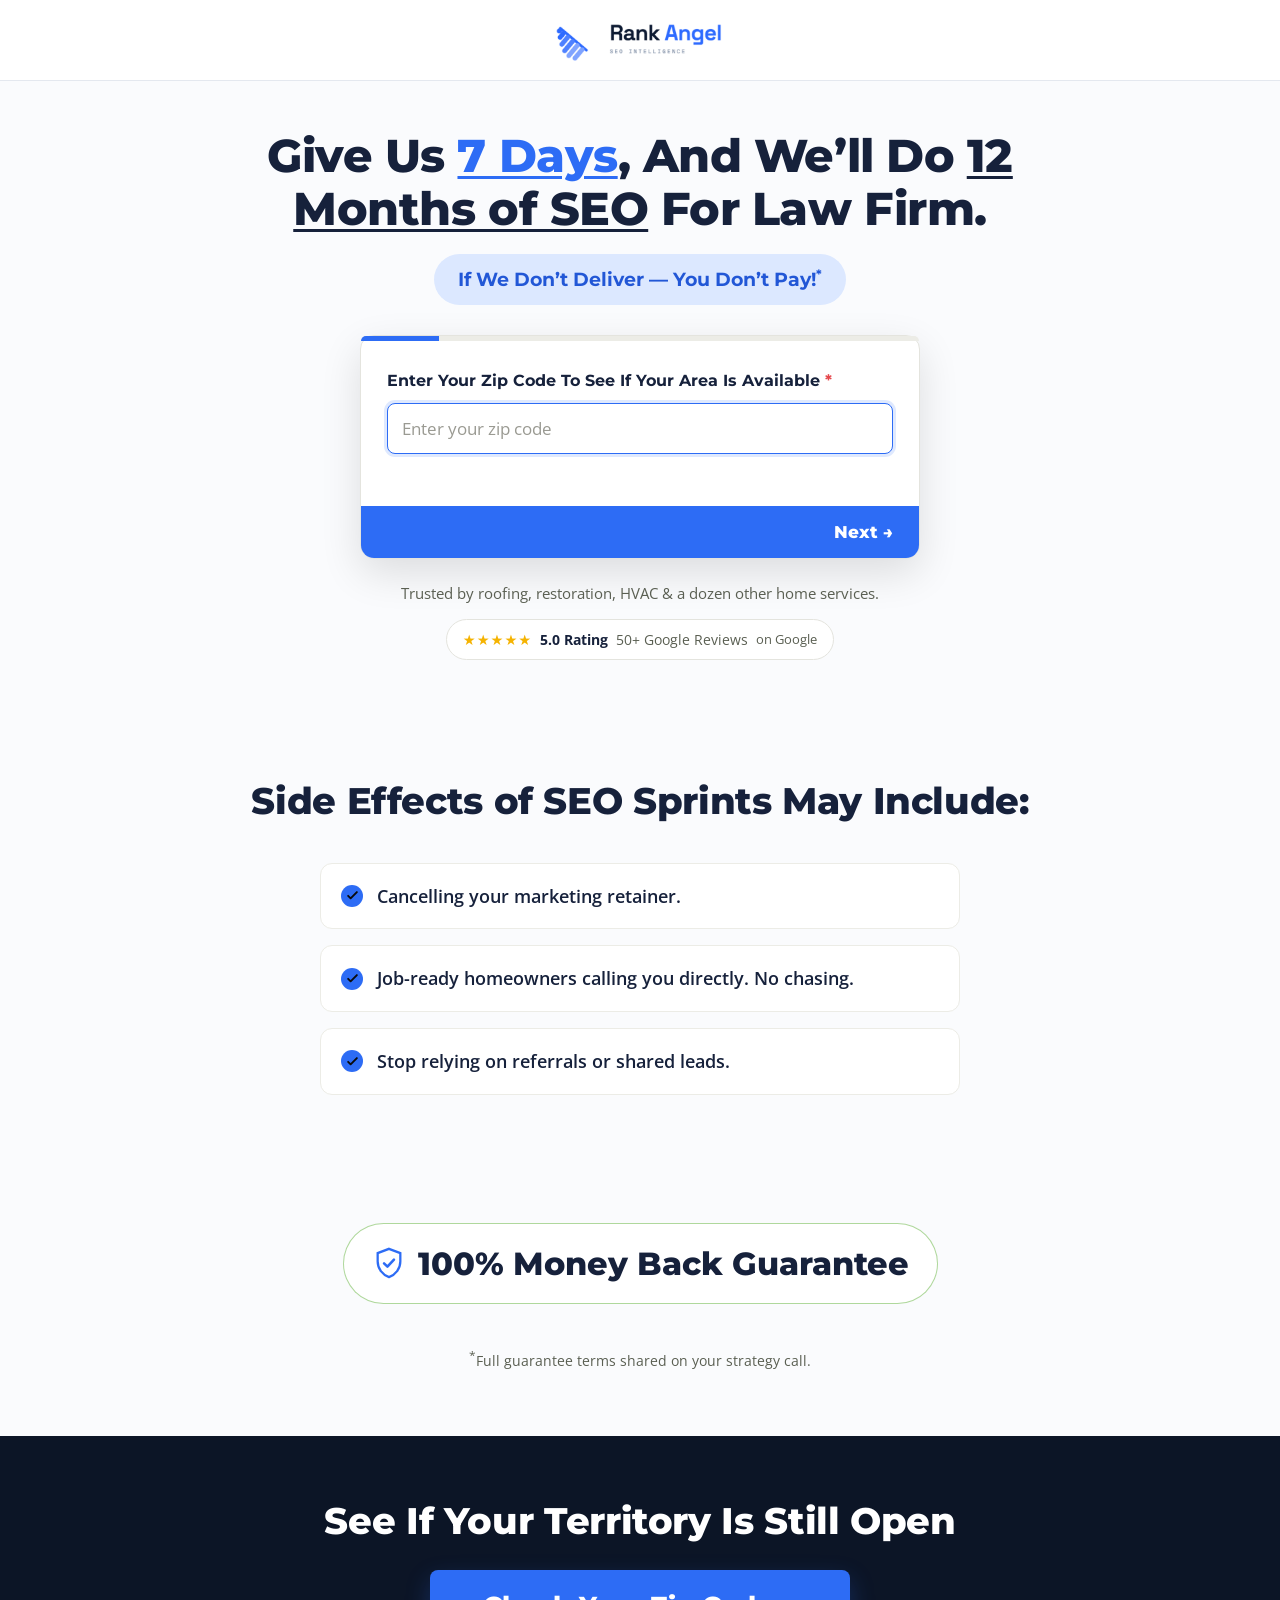
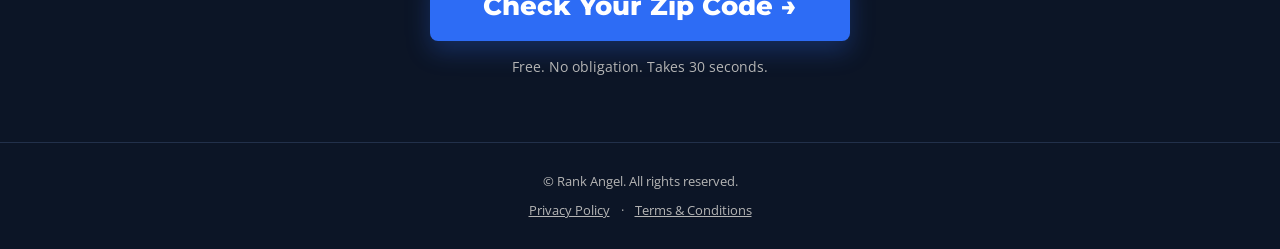
==== index.html @ f2daf76f "Rank Angel Lawyers funnel — recolored duplicate of GMM funnel - Rank Angel logo + blue/navy palette " ====
<!DOCTYPE html>
<html lang="en">
<head>
  <meta charset="UTF-8" />
  <meta name="viewport" content="width=device-width, initial-scale=1.0" />
  <link rel="icon" type="image/png" href="favicon.png" />
  <title>Give Us 7 Days, And We'll Do 12 Months of SEO | Rank Angel</title>
  <meta name="description" content="Give us 7 days and we'll do 12 months of SEO for your law firm. If we don't deliver, you don't pay. 100% money back guarantee." />

  <link rel="preconnect" href="https://fonts.googleapis.com" />
  <link rel="preconnect" href="https://fonts.gstatic.com" crossorigin />
  <link href="https://fonts.googleapis.com/css2?family=Montserrat:wght@700;800&family=Open+Sans:wght@400;700&display=swap" rel="stylesheet" />

  <link rel="stylesheet" href="styles.css" />

  <!-- ============ Google Tag Manager (placeholder — replace GTM-XXXXXXX) ============ -->
  <script>
    // (function(w,d,s,l,i){w[l]=w[l]||[];w[l].push({'gtm.start':new Date().getTime(),event:'gtm.js'});var f=d.getElementsByTagName(s)[0],j=d.createElement(s),dl=l!='dataLayer'?'&l='+l:'';j.async=true;j.src='https://www.googletagmanager.com/gtm.js?id='+i+dl;f.parentNode.insertBefore(j,f);})(window,document,'script','dataLayer','GTM-XXXXXXX');
  </script>
  <!-- ============ End Google Tag Manager ============ -->

  <!-- Meta Pixel Code -->
  <script>
  !function(f,b,e,v,n,t,s)
  {if(f.fbq)return;n=f.fbq=function(){n.callMethod?
  n.callMethod.apply(n,arguments):n.queue.push(arguments)};
  if(!f._fbq)f._fbq=n;n.push=n;n.loaded=!0;n.version='2.0';
  n.queue=[];t=b.createElement(e);t.async=!0;
  t.src=v;s=b.getElementsByTagName(e)[0];
  s.parentNode.insertBefore(t,s)}(window, document,'script',
  'https://connect.facebook.net/en_US/fbevents.js');
  fbq('init', '284895002928666');
  fbq('init', '1673592186892757');
  fbq('track', 'PageView');
  </script>
  <noscript><img height="1" width="1" style="display:none"
  src="https://www.facebook.com/tr?id=284895002928666&ev=PageView&noscript=1"/></noscript>
  <noscript><img height="1" width="1" style="display:none"
  src="https://www.facebook.com/tr?id=1673592186892757&ev=PageView&noscript=1"/></noscript>
  <!-- End Meta Pixel Code -->
</head>
<body data-variant="A">
  <!-- ================= Header ================= -->
  <header class="site-header">
    <img src="rank-angel-logo.png" alt="Rank Angel" />
  </header>

  <!-- ================= HERO — Variant A (7 Days / You Don't Pay) ================= -->
  <section class="hero">
    <div class="container">
      <h1>Give Us <u class="hl-green">7 Days</u>, And We&rsquo;ll Do <u>12 Months of SEO</u> For Law Firm.</h1>
      <p class="pill-subhead">If We Don&rsquo;t Deliver &mdash; You Don&rsquo;t Pay!<sup>*</sup></p>
      <form class="multistep" novalidate>
        <div class="ms-bar"><i></i></div>
        <div class="ms-body">
          <!-- Step 1: Zip -->
          <div class="ms-step">
            <label>Enter Your Zip Code To See If Your Area Is Available <span class="req">*</span></label>
            <input class="ms-input" name="zip" type="text" inputmode="numeric" maxlength="5" placeholder="Enter your zip code" autocomplete="postal-code" />
          </div>
          <!-- Step 2: Service -->
          <div class="ms-step" hidden>
            <label>What service are you in? <span class="req">*</span></label>
            <input class="ms-input" name="service" type="text" placeholder="e.g. Roofing, Restoration, HVAC" autocomplete="off" />
          </div>
          <!-- Step 3: Problem -->
          <div class="ms-step" hidden>
            <label>Which problem is limiting your revenue growth? <span class="req">*</span></label>
            <div class="ms-dropdown">
              <input type="hidden" name="problem" value="" />
              <button type="button" class="ms-dd-toggle">
                <span class="ms-dd-label placeholder">Select one&hellip;</span>
                <svg class="ms-dd-caret" viewBox="0 0 12 8" xmlns="http://www.w3.org/2000/svg"><path d="M1 1l5 5 5-5" fill="none" stroke="#5A5F52" stroke-width="2" stroke-linecap="round" stroke-linejoin="round"/></svg>
              </button>
              <ul class="ms-dd-list" hidden>
                <li data-value="SEO is weak">SEO is weak</li>
                <li data-value="Ads aren't working or too expensive">Ads aren't working or too expensive</li>
                <li data-value="I have never marketed before">I have never marketed before</li>
                <li data-value="Insurance is unreliable">Insurance is unreliable</li>
                <li data-value="Other">Other</li>
              </ul>
            </div>
          </div>
          <!-- Step 3: Jobs / month -->
          <div class="ms-step" hidden>
            <label>How many jobs are you doing on average each month? <span class="req">*</span></label>
            <input class="ms-input" name="jobs_per_month" type="number" min="0" placeholder="e.g. 10" />
          </div>
          <!-- Step 3b: Investment -->
          <div class="ms-step" hidden>
            <label>How much do you have to invest in your business today? <span class="req">*</span></label>
            <div class="ms-dropdown">
              <input type="hidden" name="invest" value="" />
              <button type="button" class="ms-dd-toggle">
                <span class="ms-dd-label placeholder">Select one&hellip;</span>
                <svg class="ms-dd-caret" viewBox="0 0 12 8" xmlns="http://www.w3.org/2000/svg"><path d="M1 1l5 5 5-5" fill="none" stroke="#5A5F52" stroke-width="2" stroke-linecap="round" stroke-linejoin="round"/></svg>
              </button>
              <ul class="ms-dd-list" hidden>
                <li data-value="$0-$1000/mo">$0-$1000/mo</li>
                <li data-value="$1000-$2000/mo">$1000-$2000/mo</li>
                <li data-value="$2000/mo-$5000/mo">$2000/mo-$5000/mo</li>
                <li data-value="$5000-$10,000/mo">$5000-$10,000/mo</li>
              </ul>
            </div>
          </div>
          <!-- Step 4: Revenue -->
          <div class="ms-step" hidden>
            <label>What is the yearly revenue of your business? <span class="req">*</span></label>
            <div class="ms-dropdown">
              <input type="hidden" name="revenue" value="" />
              <button type="button" class="ms-dd-toggle">
                <span class="ms-dd-label placeholder">Select one&hellip;</span>
                <svg class="ms-dd-caret" viewBox="0 0 12 8" xmlns="http://www.w3.org/2000/svg"><path d="M1 1l5 5 5-5" fill="none" stroke="#5A5F52" stroke-width="2" stroke-linecap="round" stroke-linejoin="round"/></svg>
              </button>
              <ul class="ms-dd-list" hidden>
                <li data-value="$0-500K">$0-500K</li>
                <li data-value="$500K-$1M">$500K-$1M</li>
                <li data-value="$1M-$3M">$1M-$3M</li>
                <li data-value="$3M+">$3M+</li>
              </ul>
            </div>
          </div>
          <!-- Step 5: Contact -->
          <div class="ms-step" hidden>
            <label class="ms-label-top">Full Name <span class="req">*</span></label>
            <input class="ms-input" name="name" type="text" placeholder="Full Name" autocomplete="name" />
            <label class="ms-label-top">Name Of Your Company <span class="req">*</span></label>
            <input class="ms-input" name="company" type="text" placeholder="e.g. Steve&rsquo;s Roofing" autocomplete="organization" />
            <label class="ms-label-top">Phone <span class="req">*</span></label>
            <input class="ms-input" name="phone" type="tel" placeholder="Phone" autocomplete="tel" />
            <label class="ms-label-top">Email <span class="req">*</span></label>
            <input class="ms-input" name="email" type="email" placeholder="Email" autocomplete="email" />
            <label class="ms-check"><input name="terms" type="checkbox" /> <span>I agree to terms &amp; conditions provided by the company. By providing my phone number, I agree to receive text messages from the business.</span></label>
          </div>
          <div class="ms-error" aria-live="polite"></div>
        </div>
        <div class="ms-nav">
          <button type="button" class="ms-prev" hidden>&larr; Prev</button>
          <button type="button" class="ms-next">Next &rarr;</button>
          <button type="submit" class="ms-submit" hidden>Submit</button>
        </div>
      </form>
      <p class="trust-line">Trusted by roofing, restoration, HVAC &amp; a dozen other home services.</p>
      <span class="google-badge">
        <span class="stars">&#9733;&#9733;&#9733;&#9733;&#9733;</span>
        <span class="rating">5.0 Rating</span>
        <span class="reviews">50+ Google Reviews</span>
        <span class="g-label">on Google</span>
      </span>
    </div>
  </section>

  <!-- ================= BELOW THE FOLD ================= -->

  <!-- ----- Side Effects ----- -->
  <section class="section section-light">
    <div class="container">
      <h2 class="section-title">Side Effects of SEO Sprints May Include:</h2>
      <ul class="effects-list">
        <li>Cancelling your marketing retainer.</li>
        <li>Job-ready homeowners calling you directly. No chasing.</li>
        <li>Stop relying on referrals or shared leads.</li>
      </ul>
    </div>
  </section>

  <!-- ----- 100% Money Back Guarantee ----- -->
  <section class="section section-light">
    <div class="container">
      <div class="guarantee">
        <div class="guarantee-badge">
          <svg viewBox="0 0 24 24" xmlns="http://www.w3.org/2000/svg" aria-hidden="true"><path d="M12 2l8 3v6c0 5-3.4 9.4-8 11-4.6-1.6-8-6-8-11V5l8-3z" fill="none" stroke="#2D6CF5" stroke-width="1.6"/><path d="M8.5 12.2l2.4 2.4 4.6-5" fill="none" stroke="#2D6CF5" stroke-width="1.8" stroke-linecap="round" stroke-linejoin="round"/></svg>
          <span>100% Money Back Guarantee</span>
        </div>
        <p class="cta-micro"><sup>*</sup>Full guarantee terms shared on your strategy call.</p>
      </div>
    </div>
  </section>

  <!-- ----- Bottom CTA ----- -->
  <section class="section section-dark cta-block">
    <div class="container">
      <h2>See If Your Territory Is Still Open</h2>
      <button class="btn btn-lg btn-cta" data-scroll-to-form>Check Your Zip Code &rarr;</button>
      <p class="cta-micro">Free. No obligation. Takes 30 seconds.</p>
    </div>
  </section>

  <!-- ================= Footer ================= -->
  <footer class="site-footer">
    &copy; Rank Angel. All rights reserved.
    <div class="footer-links">
      <a href="https://growthmarketingco.com/privacy-policy-gmm" target="_blank" rel="noopener">Privacy Policy</a>
      <span class="sep" aria-hidden="true">&middot;</span>
      <a href="https://growthmarketingco.com/terms-and-conditions" target="_blank" rel="noopener">Terms &amp; Conditions</a>
    </div>
  </footer>

  <script src="script.js"></script>
</body>
</html>
---- styles.css ----
/* ==========================================================================
   GMM Lead-Gen Funnel — Shared Design System
   Brand matches growthmarketingco.com
   ========================================================================== */

:root {
  /* Colors — Rank Angel brand */
  --bg-dark: #0C1526;
  --bg-dark-alt: #101D33;
  --bg-light: #FAFBFD;
  --text-on-dark: #FFFFFF;
  --text-on-light: #16213B;
  --accent: #2D6CF5;
  --accent-hover: #2257D6;
  --border: #22304A;
  --red: #E5484D;
  --yellow: #FFD43B;

  /* CTA / accent (Rank Angel blue) */
  --cta: #2D6CF5;
  --cta-hover: #2257D6;
  --pill-bg: #DCE8FF;
  --pill-text: #2257D6;
  --muted-on-dark: #B5B5B5;
  --muted-on-light: #5A5F52;

  /* Type */
  --font-head: 'Montserrat', system-ui, sans-serif;
  --font-body: 'Open Sans', system-ui, sans-serif;

  /* Layout */
  --maxw: 1080px;
  --radius: 8px;
}

* { box-sizing: border-box; margin: 0; padding: 0; }

html { scroll-behavior: smooth; }

body {
  font-family: var(--font-body);
  color: var(--text-on-light);
  background: var(--bg-light);
  line-height: 1.6;
  -webkit-font-smoothing: antialiased;
}

h1, h2, h3, h4 {
  font-family: var(--font-head);
  font-weight: 800;
  line-height: 1.15;
  letter-spacing: -0.01em;
}

img { max-width: 100%; display: block; }

.container { width: 100%; max-width: var(--maxw); margin: 0 auto; padding: 0 20px; }

/* ---------- Header ---------- */
.site-header {
  background: #FFFFFF;
  padding: 16px 0;
  text-align: center;
  border-bottom: 1px solid #E4E8EF;
}
.site-header img { height: 48px; max-height: 48px; width: auto; margin: 0 auto; }

/* ---------- Buttons ---------- */
.btn {
  display: inline-flex;
  align-items: center;
  justify-content: center;
  gap: 8px;
  background: var(--accent);
  color: #0A0A0A;
  font-family: var(--font-head);
  font-weight: 800;
  font-size: 1.05rem;
  text-decoration: none;
  border: none;
  border-radius: var(--radius);
  padding: 16px 32px;
  cursor: pointer;
  transition: background 0.18s ease, transform 0.18s ease;
  text-align: center;
}
.btn:hover { background: var(--accent-hover); transform: translateY(-1px); }
.btn-lg { font-size: 1.2rem; padding: 18px 40px; width: 100%; max-width: 420px; }

/* Red CTA (reference style) */
.btn-cta {
  background: var(--cta);
  color: #fff;
  font-size: clamp(1.2rem, 3vw, 1.6rem);
  padding: 20px 48px;
  border-radius: 8px;
  box-shadow: 0 10px 24px rgba(45,108,245,0.28);
}
.btn-cta:hover { background: var(--cta-hover); }

/* ---------- Multi-step lead form ---------- */
.multistep {
  max-width: 560px;
  margin: 0 auto;
  background: #fff;
  border: 1px solid #E4E4DE;
  border-radius: 14px;
  box-shadow: 0 14px 40px rgba(0,0,0,0.12);
  text-align: left;
}
.ms-bar { height: 5px; background: #ECECE6; overflow: hidden; border-radius: 13px 13px 0 0; }
.ms-bar > i { display: block; height: 100%; width: 20%; background: var(--cta); transition: width 0.3s ease; }
.ms-body { padding: 26px 26px 22px; }
.ms-step label {
  display: block;
  font-family: var(--font-head);
  font-weight: 700;
  font-size: 1.02rem;
  color: var(--text-on-light);
  margin-bottom: 10px;
}
.ms-step .ms-label-top { margin-top: 16px; }
.ms-step .ms-label-top:first-child { margin-top: 0; }
.req { color: var(--red); }
.ms-input {
  width: 100%;
  background: #fff;
  border: 1px solid #D6D6CF;
  border-radius: 8px;
  font-size: 1.05rem;
  font-family: var(--font-body);
  padding: 13px 14px;
  color: var(--text-on-light);
}
.ms-input::placeholder { color: #9A9A92; }
.ms-input:focus { outline: none; border-color: var(--cta); box-shadow: 0 0 0 3px rgba(45,108,245,0.15); }
select.ms-input { appearance: auto; cursor: pointer; }

/* custom dropdown (stays inside the card, wraps long options) */
.ms-dropdown { position: relative; }
.ms-dd-toggle {
  width: 100%;
  display: flex;
  align-items: center;
  justify-content: space-between;
  gap: 10px;
  background: #fff;
  border: 1px solid #D6D6CF;
  border-radius: 8px;
  font-size: 1.05rem;
  font-family: var(--font-body);
  padding: 13px 14px;
  color: var(--text-on-light);
  cursor: pointer;
  text-align: left;
  line-height: 1.3;
}
.ms-dd-toggle .ms-dd-label.placeholder { color: #9A9A92; }
.ms-dd-caret { width: 13px; height: 13px; flex: 0 0 auto; transition: transform 0.2s ease; }
.ms-dropdown.open .ms-dd-caret { transform: rotate(180deg); }
.ms-dropdown.open .ms-dd-toggle { border-color: var(--cta); box-shadow: 0 0 0 3px rgba(45,108,245,0.15); }
.ms-dd-list {
  position: absolute;
  left: 0; right: 0;
  top: calc(100% + 6px);
  z-index: 40;
  margin: 0;
  padding: 6px;
  list-style: none;
  background: #fff;
  border: 1px solid #E4E4DE;
  border-radius: 10px;
  box-shadow: 0 14px 36px rgba(0,0,0,0.14);
  max-height: 260px;
  overflow-y: auto;
}
.ms-dd-list li {
  padding: 11px 12px;
  border-radius: 7px;
  cursor: pointer;
  font-size: 1rem;
  line-height: 1.3;
}
.ms-dd-list li:hover { background: #E8F0FF; }
.ms-check {
  display: flex;
  gap: 10px;
  align-items: flex-start;
  margin-top: 18px;
  font-family: var(--font-body);
  font-weight: 400;
  font-size: 0.88rem;
  color: var(--muted-on-light);
}
.ms-check input { margin-top: 3px; flex: 0 0 auto; }
.ms-check a { color: var(--cta); }
.ms-error { color: var(--red); font-size: 0.85rem; min-height: 18px; margin-top: 12px; }
.ms-nav {
  display: flex;
  align-items: stretch;
  background: var(--cta);
  overflow: hidden;
  border-radius: 0 0 13px 13px;
}
.ms-nav button {
  background: transparent;
  border: none;
  color: #fff;
  font-family: var(--font-head);
  font-weight: 800;
  font-size: 1.05rem;
  padding: 16px 26px;
  cursor: pointer;
  transition: background 0.18s ease;
}
.ms-prev { margin-right: auto; }
.ms-next, .ms-submit { margin-left: auto; background: rgba(0,0,0,0.14); }
.ms-nav button:hover { background: rgba(0,0,0,0.2); }

/* ---------- Sections ---------- */
.section { padding: 64px 0; }
.section-dark { background: var(--bg-dark); color: var(--text-on-dark); }
.section-darker { background: var(--bg-dark-alt); color: var(--text-on-dark); }
.section-light { background: var(--bg-light); color: var(--text-on-light); }

/* ---------- Hero (light, VSL/closers.io style) ---------- */
.hero {
  background: var(--bg-light);
  color: var(--text-on-light);
  padding: 48px 0 56px;
  text-align: center;
}
.hero h1 {
  font-size: clamp(1.9rem, 4.6vw, 2.9rem);
  max-width: 900px;
  margin: 0 auto 18px;
  color: var(--text-on-light);
}
/* underlined keywords, like the reference */
.hero h1 u {
  text-decoration: underline;
  text-decoration-thickness: 3px;
  text-underline-offset: 4px;
}

/* salmon-pink pill subline */
.pill-subhead {
  display: inline-block;
  background: var(--pill-bg);
  color: var(--pill-text);
  font-family: var(--font-head);
  font-weight: 700;
  font-size: clamp(0.95rem, 2.2vw, 1.2rem);
  border-radius: 100px;
  padding: 10px 24px;
  margin: 0 auto 30px;
}
.pill-subhead sup { font-size: 0.7em; }

/* centered video slot */
.video-slot {
  max-width: 860px;
  margin: 0 auto 32px;
}
.video-frame {
  position: relative;
  width: 100%;
  aspect-ratio: 16 / 9;
  border-radius: 14px;
  overflow: hidden;
  background: #0A0A0A;
  box-shadow: 0 18px 50px rgba(0,0,0,0.18);
  border: 1px solid #E4E4DE;
}
.video-frame iframe,
.video-frame video { position: absolute; inset: 0; width: 100%; height: 100%; border: 0; }
.video-placeholder {
  position: absolute; inset: 0;
  display: flex; flex-direction: column;
  align-items: center; justify-content: center;
  gap: 14px;
  background:
    radial-gradient(120% 120% at 50% 0%, #1a1f17 0%, #0A0A0A 70%);
  color: #cfcfcf;
}
.video-placeholder .vp-play {
  width: 74px; height: 74px;
  display: flex; align-items: center; justify-content: center;
}
.video-placeholder .vp-play svg { width: 74px; height: 74px; }
.video-placeholder p { font-family: var(--font-head); font-weight: 700; font-size: 0.95rem; letter-spacing: 0.04em; text-transform: uppercase; }

.hl-yellow { color: var(--yellow); }
.hl-green { color: var(--cta); }

/* Trust line + Google badge */
.trust-line {
  font-size: 0.95rem;
  color: var(--muted-on-light);
  margin: 22px auto 14px;
  max-width: 560px;
}
.google-badge {
  display: inline-flex;
  align-items: center;
  gap: 8px;
  background: #fff;
  border: 1px solid #E4E4DE;
  border-radius: 100px;
  padding: 8px 16px;
  font-size: 0.9rem;
  color: var(--text-on-light);
}
.google-badge .stars { color: #F5B301; letter-spacing: 1px; }
.google-badge .rating { font-weight: 700; }
.google-badge .reviews { color: var(--muted-on-light); }
.google-badge .g-label { color: var(--muted-on-light); font-size: 0.82rem; }

/* ---------- Qualifier bar ---------- */
.qualifier {
  background: var(--bg-dark-alt);
  color: var(--text-on-dark);
  border-left: 4px solid var(--accent);
  text-align: center;
  padding: 18px 24px;
  font-size: 1rem;
  font-weight: 600;
}
.qualifier .container { max-width: 820px; }

/* ---------- Reasons grid ---------- */
.section-title {
  text-align: center;
  font-size: clamp(1.6rem, 4vw, 2.3rem);
  margin-bottom: 40px;
}
.reasons-grid {
  display: grid;
  grid-template-columns: repeat(2, 1fr);
  gap: 22px;
  max-width: 920px;
  margin: 0 auto;
}
.reason-card {
  background: #fff;
  border: 1px solid #ECECE6;
  border-radius: 12px;
  padding: 28px;
}
.reason-card .num {
  font-family: var(--font-head);
  font-weight: 800;
  font-size: 1.1rem;
  color: var(--accent);
  margin-bottom: 6px;
}
.reason-card h3 { font-size: 1.2rem; margin-bottom: 10px; }
.reason-card p { color: var(--muted-on-light); font-size: 0.98rem; }

/* ---------- Side effects list ---------- */
.effects-list {
  list-style: none;
  max-width: 640px;
  margin: 0 auto;
  display: grid;
  gap: 16px;
}
.effects-list li {
  position: relative;
  padding: 18px 22px 18px 56px;
  background: #fff;
  border: 1px solid #ECECE6;
  border-radius: 12px;
  font-size: 1.12rem;
  font-weight: 600;
  color: var(--text-on-light);
}
.effects-list li::before {
  content: "";
  position: absolute;
  left: 20px; top: 50%;
  width: 22px; height: 22px;
  transform: translateY(-50%);
  background: var(--accent);
  border-radius: 50%;
  background-image: url("data:image/svg+xml,%3Csvg xmlns='http://www.w3.org/2000/svg' viewBox='0 0 24 24'%3E%3Cpath fill='none' stroke='%230A0A0A' stroke-width='3' stroke-linecap='round' stroke-linejoin='round' d='M5 12.5l4 4 10-10'/%3E%3C/svg%3E");
  background-size: 15px;
  background-repeat: no-repeat;
  background-position: center;
}

/* ---------- Guarantee ---------- */
.guarantee { text-align: center; }
.guarantee-badge {
  display: inline-flex;
  align-items: center;
  gap: 12px;
  font-family: var(--font-head);
  font-weight: 800;
  font-size: clamp(1.4rem, 4vw, 2rem);
  color: var(--text-on-light);
  background: #fff;
  border: 1px solid rgba(97,177,59,0.5);
  border-radius: 100px;
  padding: 14px 28px;
  margin-bottom: 28px;
}
.guarantee-badge svg { width: 34px; height: 34px; flex: 0 0 auto; }

/* ---------- Video cards ---------- */
.video-grid {
  display: grid;
  grid-template-columns: repeat(3, 1fr);
  gap: 22px;
  max-width: 980px;
  margin: 0 auto;
}
.video-card {
  background: #fff;
  border: 1px solid #ECECE6;
  border-radius: 12px;
  overflow: hidden;
  text-decoration: none;
  color: var(--text-on-light);
  transition: transform 0.18s ease, border-color 0.18s ease, box-shadow 0.18s ease;
}
.video-card:hover { transform: translateY(-3px); border-color: var(--cta); box-shadow: 0 10px 28px rgba(0,0,0,0.10); }
.video-thumb { position: relative; aspect-ratio: 16/9; background: #000; }
.video-thumb img { width: 100%; height: 100%; object-fit: cover; opacity: 0.92; }
.video-thumb .play {
  position: absolute; inset: 0; margin: auto;
  width: 58px; height: 58px;
  display: flex; align-items: center; justify-content: center;
}
.video-thumb .play svg { width: 58px; height: 58px; filter: drop-shadow(0 2px 8px rgba(0,0,0,0.5)); }
.video-card .vtitle { padding: 14px 16px; font-weight: 600; font-size: 0.98rem; }

/* ---------- Testimonials ---------- */
.quotes-grid {
  display: grid;
  grid-template-columns: repeat(3, 1fr);
  gap: 22px;
  max-width: 980px;
  margin: 0 auto;
}
.quote-card {
  background: #fff;
  border: 1px solid #ECECE6;
  border-radius: 12px;
  padding: 28px;
}
.quote-card .stars { color: var(--yellow); margin-bottom: 12px; letter-spacing: 1px; }
.quote-card blockquote { font-size: 1.05rem; font-style: italic; margin-bottom: 14px; }
.quote-card cite { font-style: normal; font-weight: 700; color: var(--muted-on-light); font-size: 0.92rem; }

/* ---------- Bottom CTA ---------- */
.cta-block { text-align: center; }
.cta-block h2 { font-size: clamp(1.6rem, 4vw, 2.3rem); margin-bottom: 28px; }
.cta-micro { color: var(--muted-on-light); font-size: 0.9rem; margin-top: 14px; }
.section-dark .cta-micro { color: var(--muted-on-dark); }

/* ---------- Modal ---------- */
.modal-overlay {
  position: fixed; inset: 0;
  background: rgba(0,0,0,0.72);
  display: none;
  align-items: center; justify-content: center;
  z-index: 1000;
  padding: 20px;
}
.modal-overlay.open { display: flex; }
.modal-card {
  background: #111;
  color: #fff;
  border: 1px solid var(--cta);
  border-radius: 14px;
  width: 100%; max-width: 420px;
  padding: 36px 30px 32px;
  position: relative;
  text-align: center;
}
.modal-card h3 { font-size: 1.4rem; margin-bottom: 8px; }
.modal-card p { color: var(--muted-on-dark); font-size: 0.95rem; margin-bottom: 22px; }
.modal-close {
  position: absolute; top: 14px; right: 16px;
  background: none; border: none; color: #888;
  font-size: 1.6rem; cursor: pointer; line-height: 1;
}
.modal-close:hover { color: #fff; }
.modal-card input {
  width: 100%;
  background: #0A0A0A;
  border: 1px solid var(--border);
  border-radius: var(--radius);
  color: #fff;
  font-size: 1.1rem;
  padding: 14px 16px;
  margin-bottom: 8px;
  text-align: center;
  letter-spacing: 2px;
}
.modal-card input:focus { outline: none; border-color: var(--cta); }
.modal-error { color: var(--red); font-size: 0.85rem; min-height: 18px; margin-bottom: 14px; text-align: left; }
.modal-card .btn { width: 100%; }
.modal-card .btn-cta {
  font-size: 1.2rem;
  padding: 16px 20px;
  white-space: nowrap;
}

/* ---------- Calendar / confirmation pages ---------- */
.page-intro { text-align: center; padding: 56px 0 24px; }
.page-intro h1 { font-size: clamp(1.7rem, 4vw, 2.6rem); margin-bottom: 14px; }
.page-intro p { color: var(--muted-on-dark); font-size: 1.1rem; max-width: 600px; margin: 0 auto; }

/* Territory "available" headline + live blinking dot */
.territory-headline {
  color: #fff;
  font-size: clamp(1.7rem, 4.4vw, 2.8rem);
  line-height: 1.2;
  margin-bottom: 12px;
}
.blink-dot {
  display: inline-block;
  width: 21px; height: 21px;
  vertical-align: middle;
  margin-left: 16px;
  border-radius: 50%;
  background: #2ECC40;
  box-shadow: 0 0 8px 1px rgba(46,204,64,0.9);
  animation: territory-pulse 1.3s ease-out infinite;
}
@keyframes territory-pulse {
  0%   { box-shadow: 0 0 8px 1px rgba(46,204,64,0.9), 0 0 0 0 rgba(46,204,64,0.7); opacity: 1; }
  70%  { box-shadow: 0 0 8px 1px rgba(46,204,64,0.9), 0 0 0 14px rgba(46,204,64,0); opacity: 0.65; }
  100% { box-shadow: 0 0 8px 1px rgba(46,204,64,0.9), 0 0 0 0 rgba(46,204,64,0); opacity: 1; }
}
@media (prefers-reduced-motion: reduce) { .blink-dot { animation: none; } }
.page-subhead {
  font-family: var(--font-head);
  font-weight: 800;
  color: var(--text-on-dark);
  font-size: clamp(1.2rem, 2.6vw, 1.55rem);
  margin-bottom: 8px;
}
.calendar-wrap { max-width: 900px; margin: 0 auto 64px; padding: 0 16px; }
.calendar-wrap iframe { width: 100%; min-height: 700px; border: none; border-radius: 12px; background: #fff; }

.confirm-body { max-width: 620px; margin: 0 auto; text-align: center; color: var(--muted-on-dark); font-size: 1.1rem; }
.confirm-body p { margin-bottom: 16px; }
.cal-buttons { display: flex; gap: 14px; justify-content: center; flex-wrap: wrap; margin: 28px 0 8px; }
.cal-buttons .btn { background: transparent; color: var(--accent); border: 1px solid var(--accent); }
.cal-buttons .btn:hover { background: var(--accent); color: #0A0A0A; }

/* ---------- Footer (no links, just legal) ---------- */
.site-footer {
  background: var(--bg-dark);
  color: var(--muted-on-dark);
  text-align: center;
  padding: 28px 20px;
  font-size: 0.82rem;
  border-top: 1px solid var(--border);
}
.footer-links {
  margin-top: 8px;
}
.footer-links a {
  color: var(--muted-on-dark);
  text-decoration: underline;
}
.footer-links a:hover {
  color: #fff;
}
.footer-links .sep {
  margin: 0 8px;
}

/* ---------- Responsive ---------- */
@media (max-width: 820px) {
  .reasons-grid { grid-template-columns: 1fr; }
  .video-grid { grid-template-columns: 1fr; }
  .quotes-grid { grid-template-columns: 1fr; }
  .section { padding: 48px 0; }
}
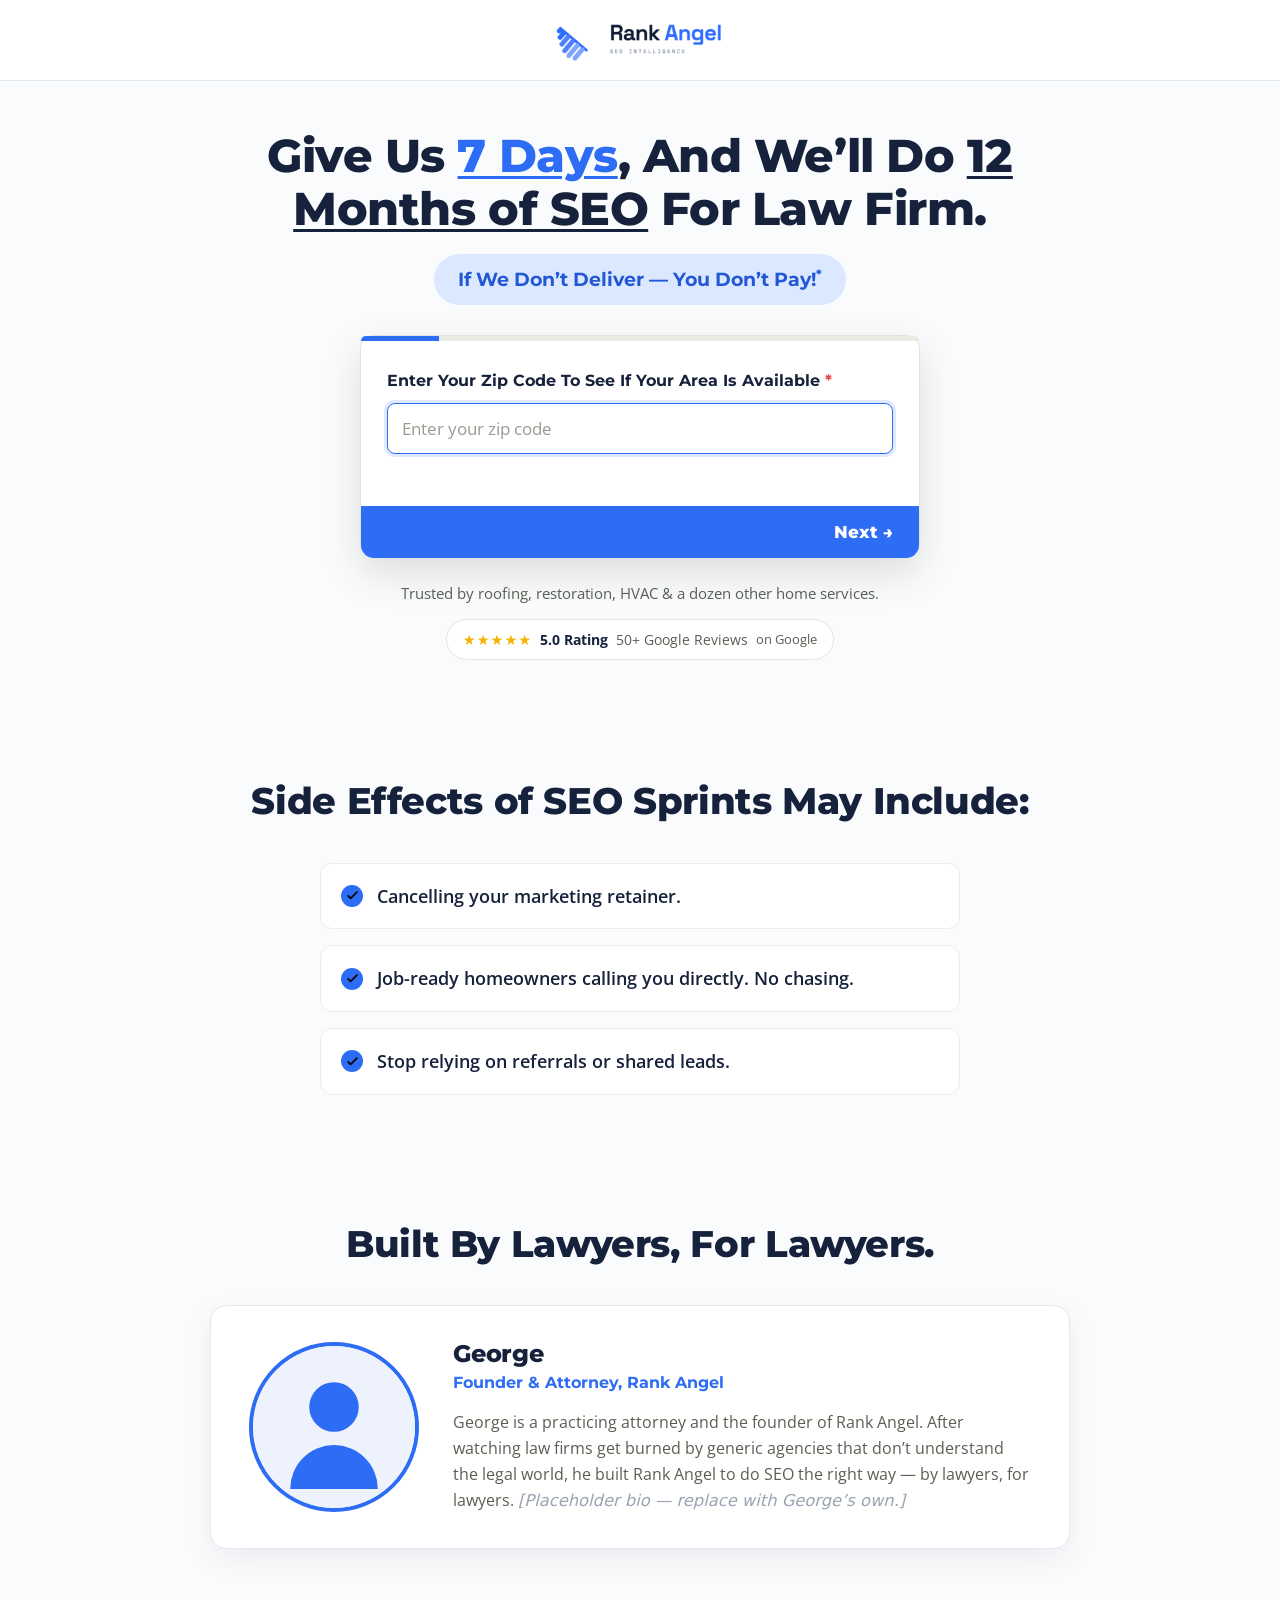
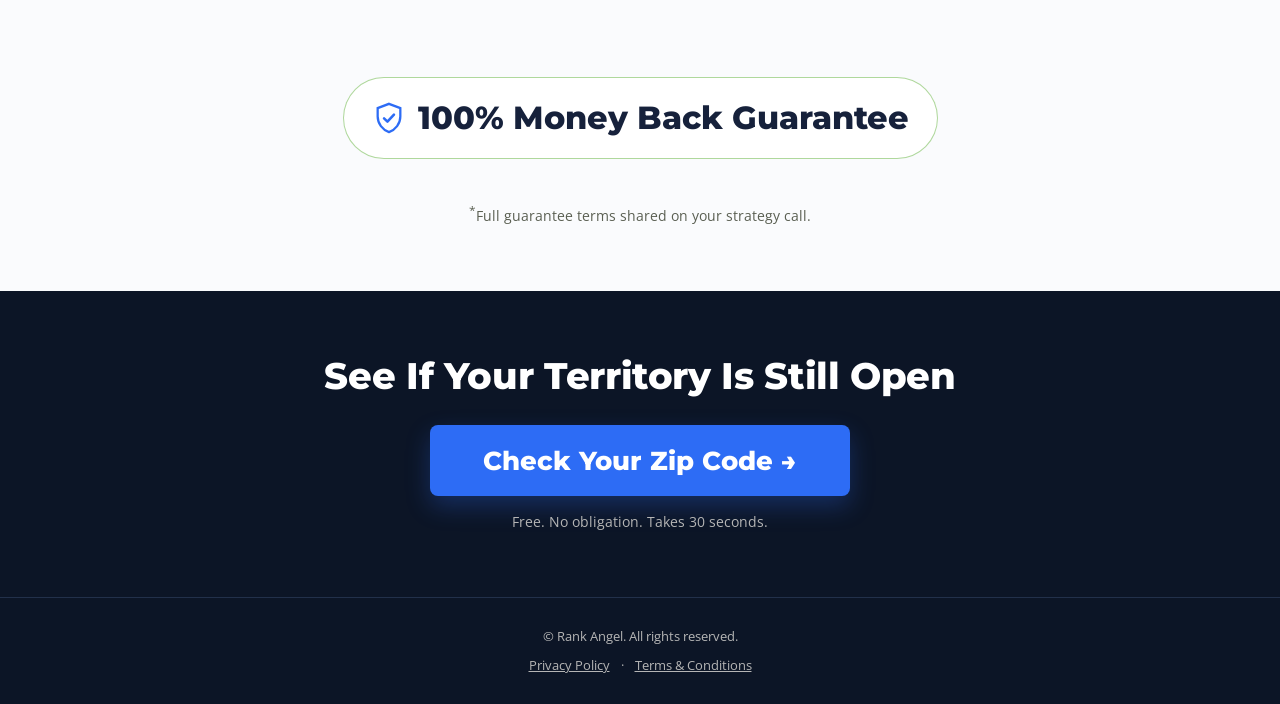
==== commit cc99feef: "Add 'Built By Lawyers, For Lawyers' founder/trust section (George) Founder card with placeholder ava" ====
--- a/index.html
+++ b/index.html
@@ -164,6 +164,24 @@
     </div>
   </section>
 
+  <!-- ----- Built By Lawyers (founder / trust) ----- -->
+  <section class="section section-light">
+    <div class="container">
+      <h2 class="section-title">Built By Lawyers, For Lawyers.</h2>
+      <div class="founder-card">
+        <div class="founder-photo">
+          <!-- TODO: replace placeholder with George's headshot (george.jpg) -->
+          <img src="data:image/svg+xml;utf8,<svg xmlns='http://www.w3.org/2000/svg' width='340' height='340'><rect width='340' height='340' fill='%23EDF2FC'/><circle cx='170' cy='128' r='52' fill='%232D6CF5'/><path d='M78 300 a92 92 0 0 1 184 0 z' fill='%232D6CF5'/></svg>" alt="George &mdash; Founder &amp; Attorney" />
+        </div>
+        <div class="founder-bio">
+          <h3 class="founder-name">George</h3>
+          <p class="founder-title">Founder &amp; Attorney, Rank Angel</p>
+          <p class="founder-text">George is a practicing attorney and the founder of Rank Angel. After watching law firms get burned by generic agencies that don&rsquo;t understand the legal world, he built Rank Angel to do SEO the right way &mdash; by lawyers, for lawyers. <em>[Placeholder bio &mdash; replace with George&rsquo;s own.]</em></p>
+        </div>
+      </div>
+    </div>
+  </section>
+
   <!-- ----- 100% Money Back Guarantee ----- -->
   <section class="section section-light">
     <div class="container">
--- a/styles.css
+++ b/styles.css
@@ -526,14 +526,14 @@
   vertical-align: middle;
   margin-left: 16px;
   border-radius: 50%;
-  background: #2ECC40;
-  box-shadow: 0 0 8px 1px rgba(46,204,64,0.9);
+  background: #FF3B30;
+  box-shadow: 0 0 8px 1px rgba(255,59,48,0.9);
   animation: territory-pulse 1.3s ease-out infinite;
 }
 @keyframes territory-pulse {
-  0%   { box-shadow: 0 0 8px 1px rgba(46,204,64,0.9), 0 0 0 0 rgba(46,204,64,0.7); opacity: 1; }
-  70%  { box-shadow: 0 0 8px 1px rgba(46,204,64,0.9), 0 0 0 14px rgba(46,204,64,0); opacity: 0.65; }
-  100% { box-shadow: 0 0 8px 1px rgba(46,204,64,0.9), 0 0 0 0 rgba(46,204,64,0); opacity: 1; }
+  0%   { box-shadow: 0 0 8px 1px rgba(255,59,48,0.9), 0 0 0 0 rgba(255,59,48,0.7); opacity: 1; }
+  70%  { box-shadow: 0 0 8px 1px rgba(255,59,48,0.9), 0 0 0 14px rgba(255,59,48,0); opacity: 0.65; }
+  100% { box-shadow: 0 0 8px 1px rgba(255,59,48,0.9), 0 0 0 0 rgba(255,59,48,0); opacity: 1; }
 }
 @media (prefers-reduced-motion: reduce) { .blink-dot { animation: none; } }
 .page-subhead {
@@ -575,7 +575,38 @@
   margin: 0 8px;
 }
 
+/* ---------- Founder / "built by lawyers" trust section ---------- */
+.founder-card {
+  display: flex;
+  align-items: center;
+  gap: 34px;
+  max-width: 860px;
+  margin: 0 auto;
+  background: #fff;
+  border: 1px solid #E4E8EF;
+  border-radius: 16px;
+  padding: 34px 38px;
+  box-shadow: 0 10px 30px rgba(12,21,38,0.06);
+}
+.founder-photo { flex: 0 0 auto; }
+.founder-photo img {
+  width: 170px; height: 170px;
+  border-radius: 50%;
+  object-fit: cover;
+  border: 4px solid var(--cta);
+  background: #EDF2FC;
+}
+.founder-bio { text-align: left; }
+.founder-name { font-size: 1.5rem; margin-bottom: 2px; color: var(--text-on-light); }
+.founder-title { color: var(--cta); font-weight: 700; font-family: var(--font-head); margin-bottom: 14px; }
+.founder-text { color: var(--muted-on-light); font-size: 1.02rem; line-height: 1.6; }
+.founder-text em { color: #9AA3B2; }
+
 /* ---------- Responsive ---------- */
+@media (max-width: 640px) {
+  .founder-card { flex-direction: column; text-align: center; padding: 28px 22px; }
+  .founder-bio { text-align: center; }
+}
 @media (max-width: 820px) {
   .reasons-grid { grid-template-columns: 1fr; }
   .video-grid { grid-template-columns: 1fr; }
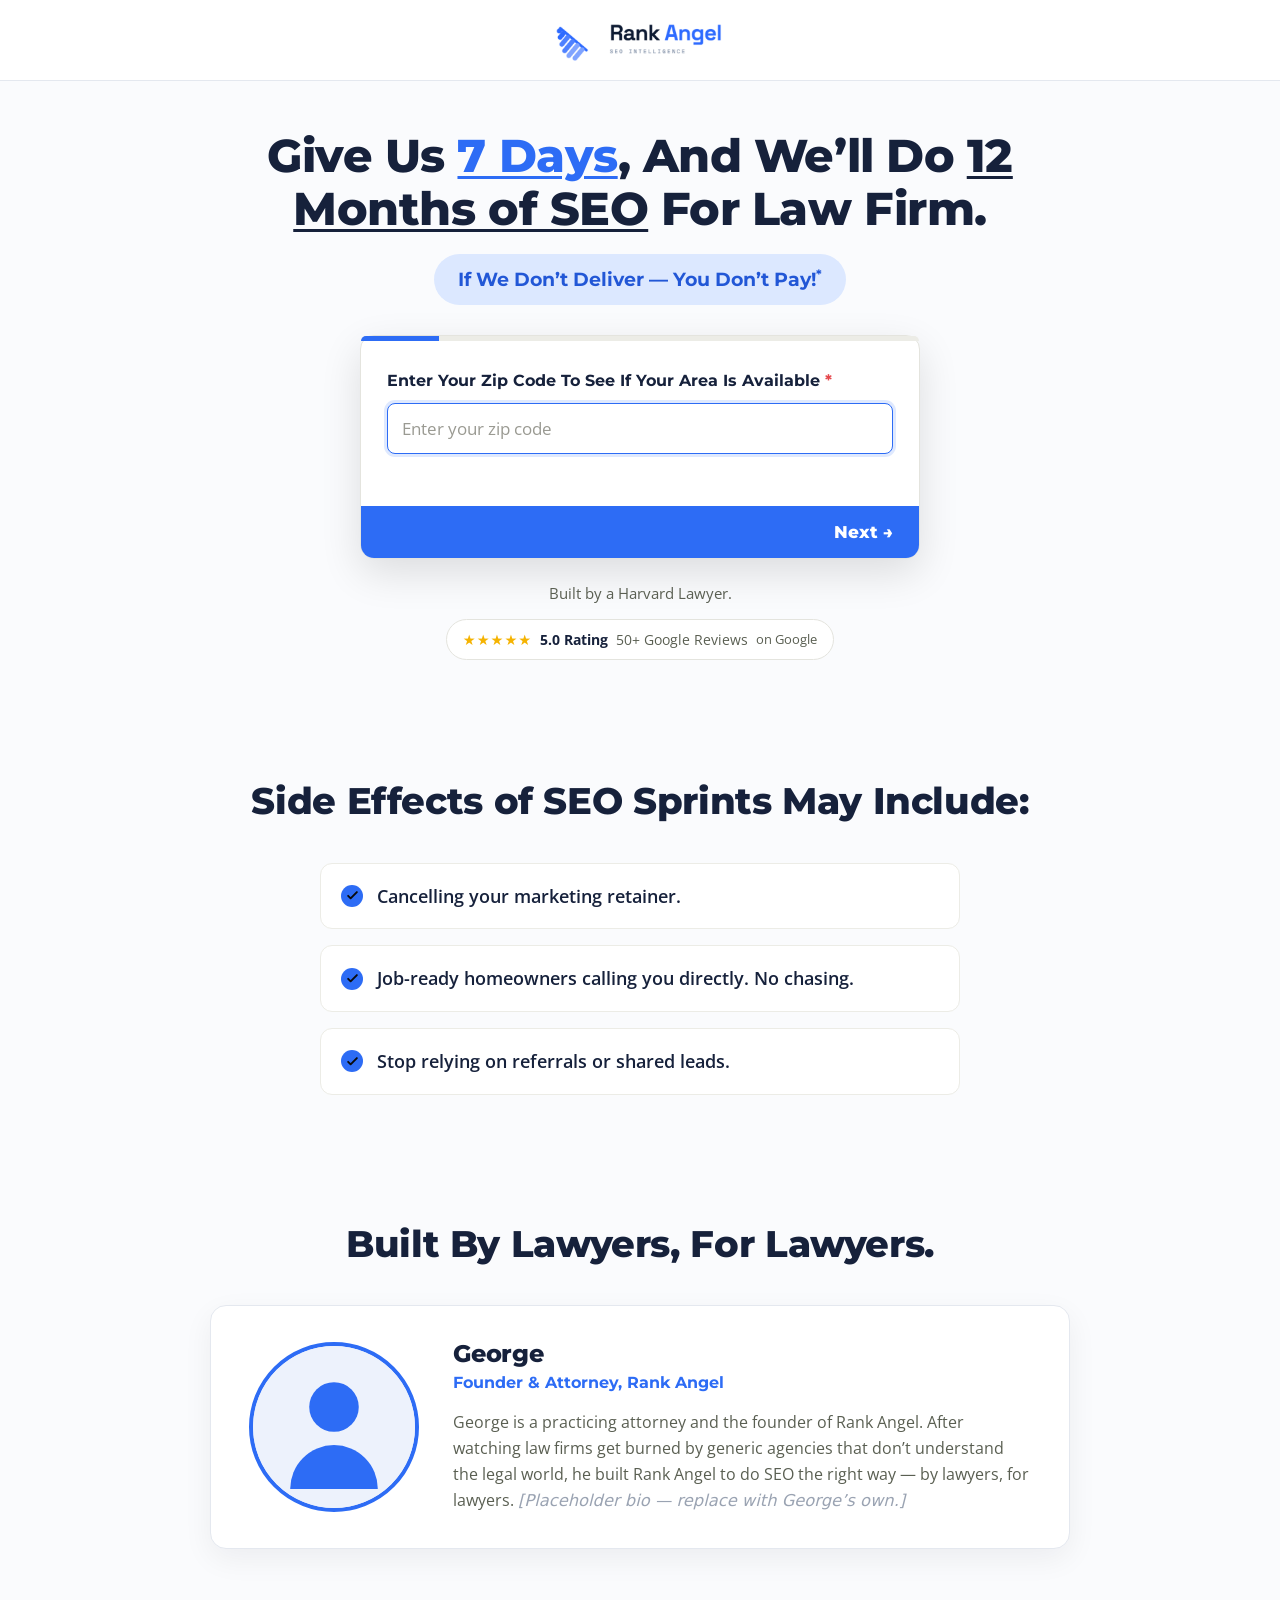
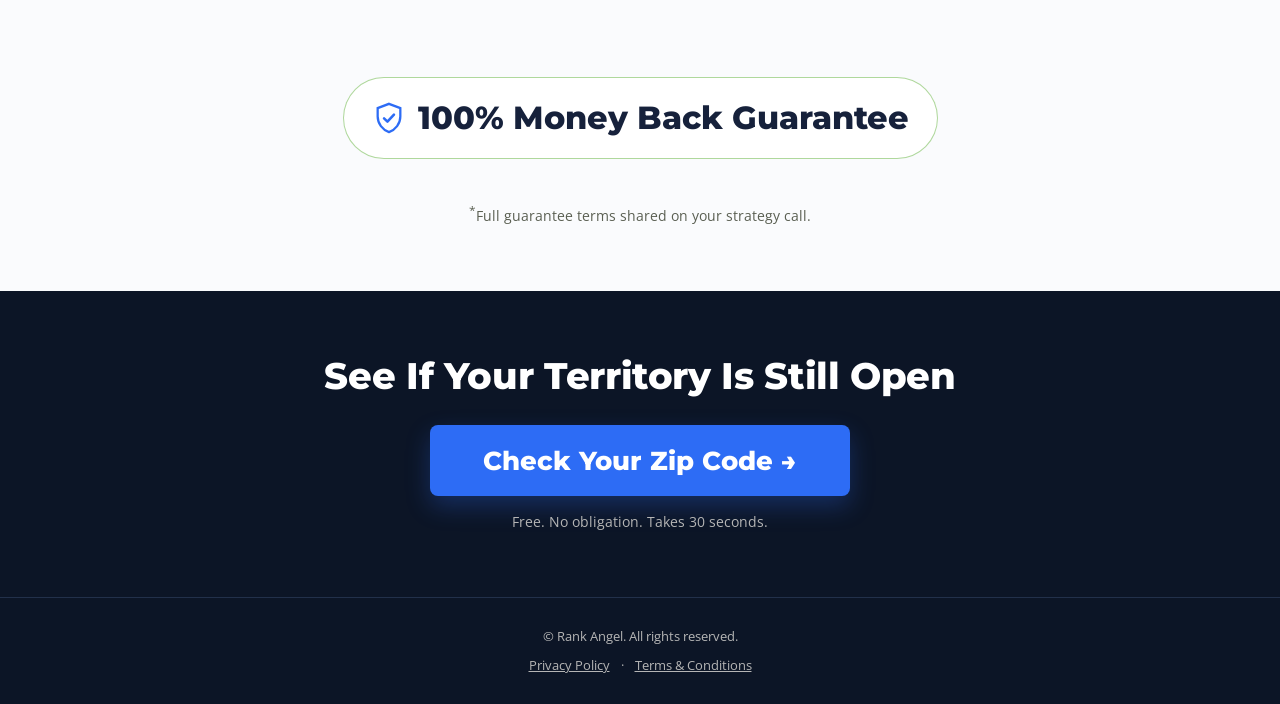
==== commit f7983ab8: "Trust line: 'Built by a Harvard Lawyer' (both variants) Co-Authored-By: Claude Opus 4.8 <noreply@ant" ====
--- a/index.html
+++ b/index.html
@@ -140,7 +140,7 @@
           <button type="submit" class="ms-submit" hidden>Submit</button>
         </div>
       </form>
-      <p class="trust-line">Trusted by roofing, restoration, HVAC &amp; a dozen other home services.</p>
+      <p class="trust-line">Built by a Harvard Lawyer.</p>
       <span class="google-badge">
         <span class="stars">&#9733;&#9733;&#9733;&#9733;&#9733;</span>
         <span class="rating">5.0 Rating</span>
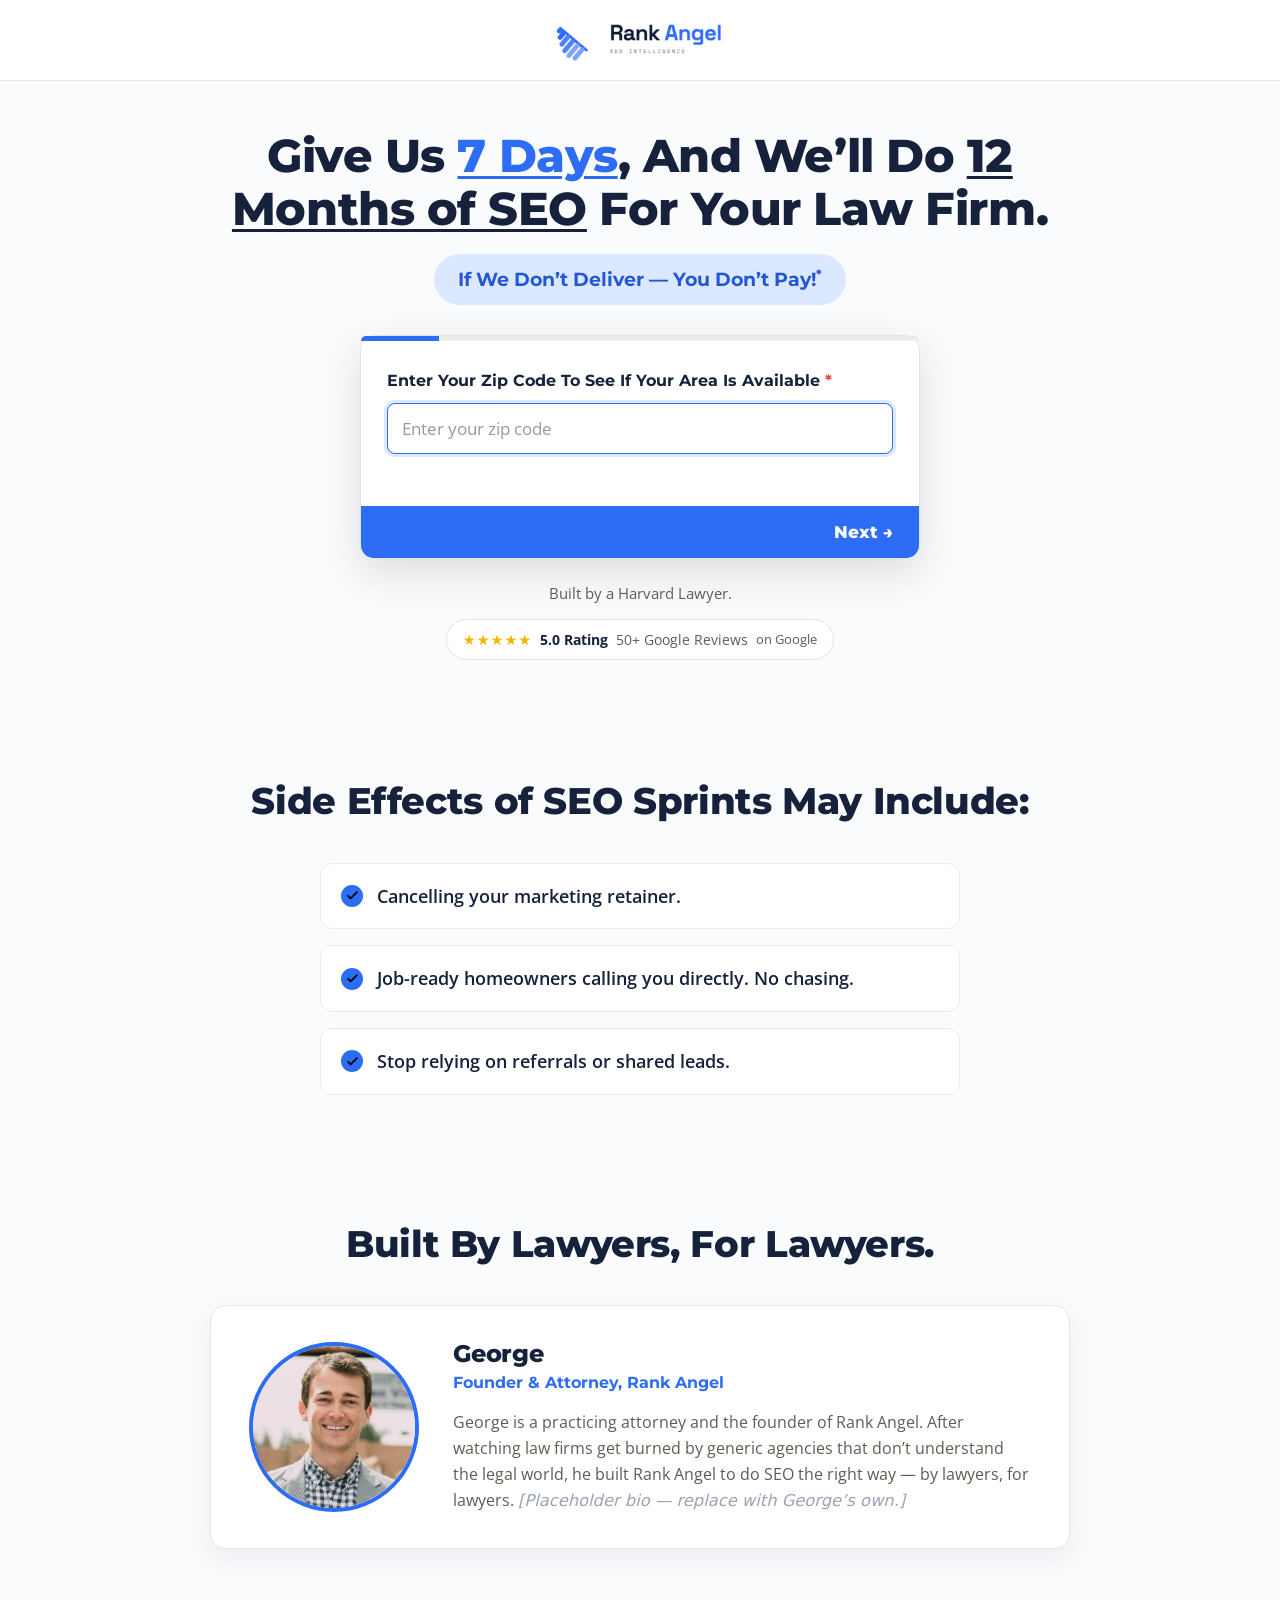
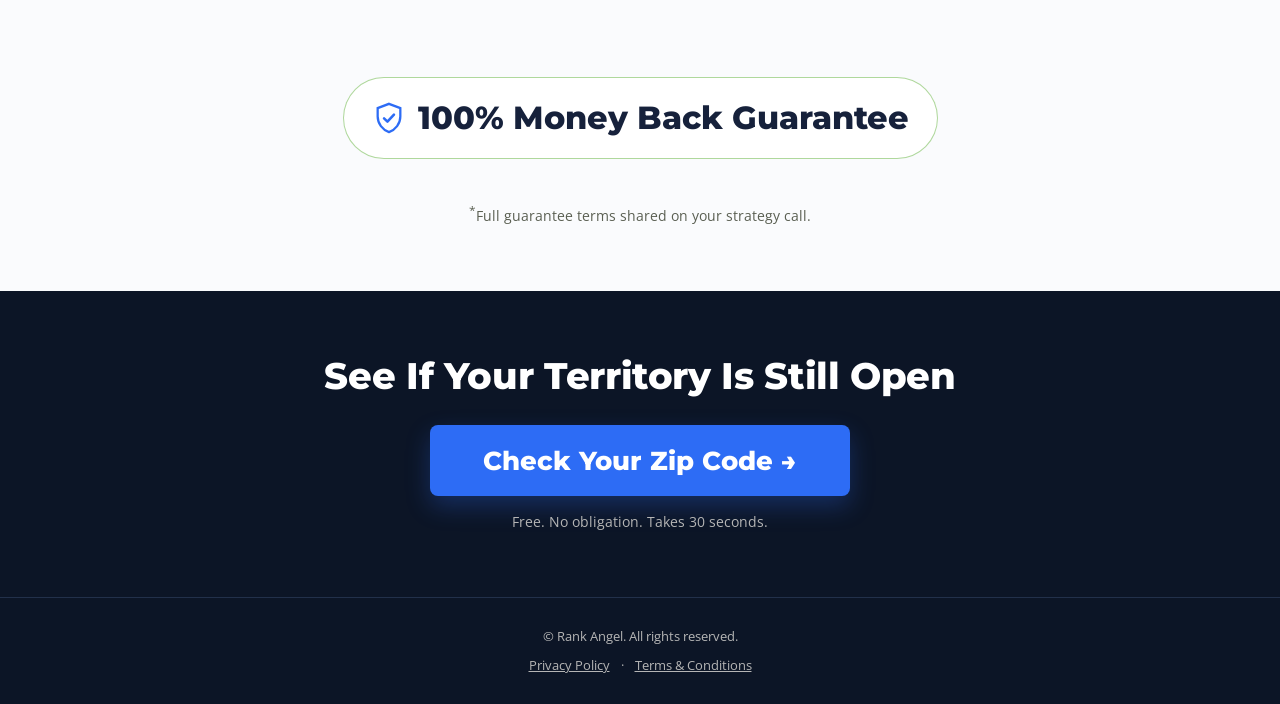
==== commit e9eba046: "Lawyers funnel: law-firm copy + founder photo - Headline -> "For Your Law Firm" (variant A) - "What " ====
--- a/index.html
+++ b/index.html
@@ -48,7 +48,7 @@
   <!-- ================= HERO — Variant A (7 Days / You Don't Pay) ================= -->
   <section class="hero">
     <div class="container">
-      <h1>Give Us <u class="hl-green">7 Days</u>, And We&rsquo;ll Do <u>12 Months of SEO</u> For Law Firm.</h1>
+      <h1>Give Us <u class="hl-green">7 Days</u>, And We&rsquo;ll Do <u>12 Months of SEO</u> For Your Law Firm.</h1>
       <p class="pill-subhead">If We Don&rsquo;t Deliver &mdash; You Don&rsquo;t Pay!<sup>*</sup></p>
       <form class="multistep" novalidate>
         <div class="ms-bar"><i></i></div>
@@ -60,8 +60,8 @@
           </div>
           <!-- Step 2: Service -->
           <div class="ms-step" hidden>
-            <label>What service are you in? <span class="req">*</span></label>
-            <input class="ms-input" name="service" type="text" placeholder="e.g. Roofing, Restoration, HVAC" autocomplete="off" />
+            <label>What type of law do you practice? <span class="req">*</span></label>
+            <input class="ms-input" name="service" type="text" placeholder="e.g. Personal Injury, Mass Tort, Family" autocomplete="off" />
           </div>
           <!-- Step 3: Problem -->
           <div class="ms-step" hidden>
@@ -76,19 +76,19 @@
                 <li data-value="SEO is weak">SEO is weak</li>
                 <li data-value="Ads aren't working or too expensive">Ads aren't working or too expensive</li>
                 <li data-value="I have never marketed before">I have never marketed before</li>
-                <li data-value="Insurance is unreliable">Insurance is unreliable</li>
+                <li data-value="Lead vendors are too expensive">Lead vendors are too expensive</li>
                 <li data-value="Other">Other</li>
               </ul>
             </div>
           </div>
           <!-- Step 3: Jobs / month -->
           <div class="ms-step" hidden>
-            <label>How many jobs are you doing on average each month? <span class="req">*</span></label>
+            <label>How many cases are you taking in a month? <span class="req">*</span></label>
             <input class="ms-input" name="jobs_per_month" type="number" min="0" placeholder="e.g. 10" />
           </div>
           <!-- Step 3b: Investment -->
           <div class="ms-step" hidden>
-            <label>How much do you have to invest in your business today? <span class="req">*</span></label>
+            <label>What is your current marketing budget? <span class="req">*</span></label>
             <div class="ms-dropdown">
               <input type="hidden" name="invest" value="" />
               <button type="button" class="ms-dd-toggle">
@@ -125,7 +125,7 @@
             <label class="ms-label-top">Full Name <span class="req">*</span></label>
             <input class="ms-input" name="name" type="text" placeholder="Full Name" autocomplete="name" />
             <label class="ms-label-top">Name Of Your Company <span class="req">*</span></label>
-            <input class="ms-input" name="company" type="text" placeholder="e.g. Steve&rsquo;s Roofing" autocomplete="organization" />
+            <input class="ms-input" name="company" type="text" placeholder="e.g. Smith &amp; Associates" autocomplete="organization" />
             <label class="ms-label-top">Phone <span class="req">*</span></label>
             <input class="ms-input" name="phone" type="tel" placeholder="Phone" autocomplete="tel" />
             <label class="ms-label-top">Email <span class="req">*</span></label>
@@ -170,8 +170,7 @@
       <h2 class="section-title">Built By Lawyers, For Lawyers.</h2>
       <div class="founder-card">
         <div class="founder-photo">
-          <!-- TODO: replace placeholder with George's headshot (george.jpg) -->
-          <img src="data:image/svg+xml;utf8,<svg xmlns='http://www.w3.org/2000/svg' width='340' height='340'><rect width='340' height='340' fill='%23EDF2FC'/><circle cx='170' cy='128' r='52' fill='%232D6CF5'/><path d='M78 300 a92 92 0 0 1 184 0 z' fill='%232D6CF5'/></svg>" alt="George &mdash; Founder &amp; Attorney" />
+          <img src="george.png" alt="George &mdash; Founder &amp; Attorney" />
         </div>
         <div class="founder-bio">
           <h3 class="founder-name">George</h3>
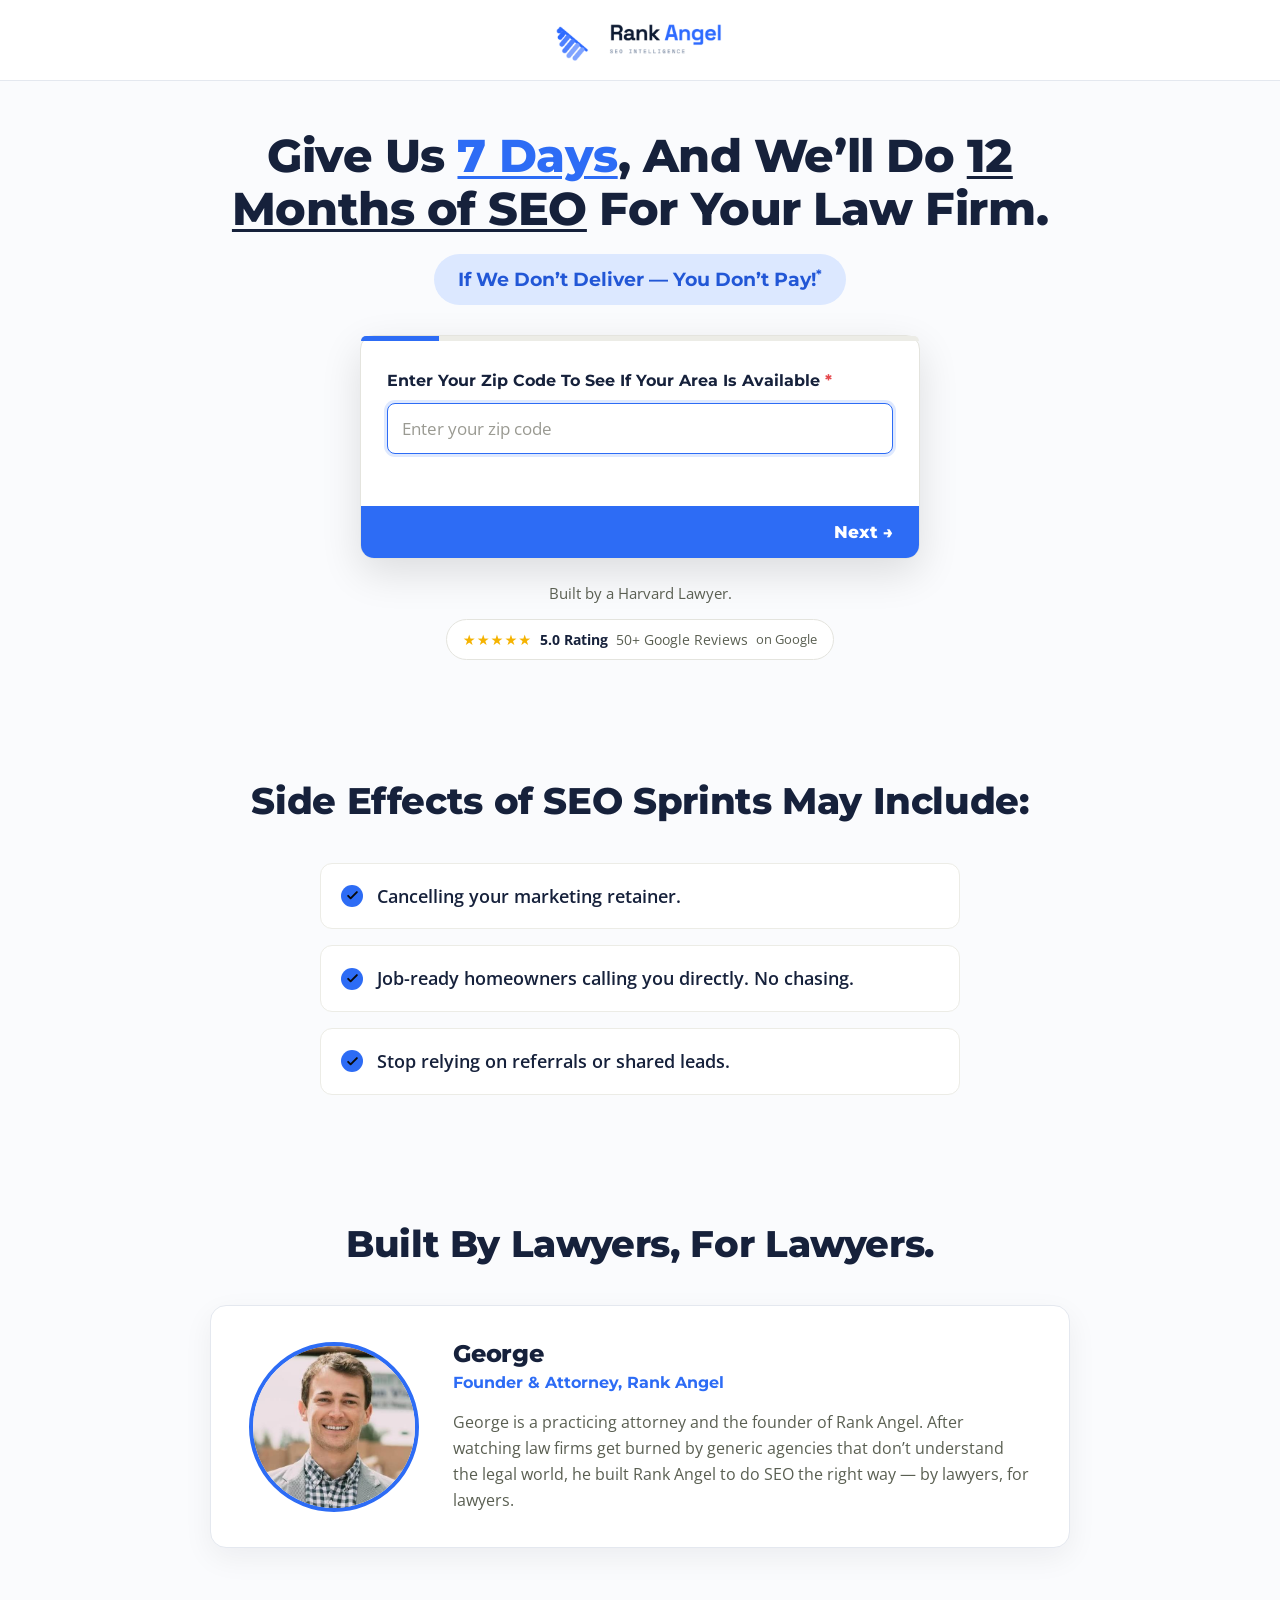
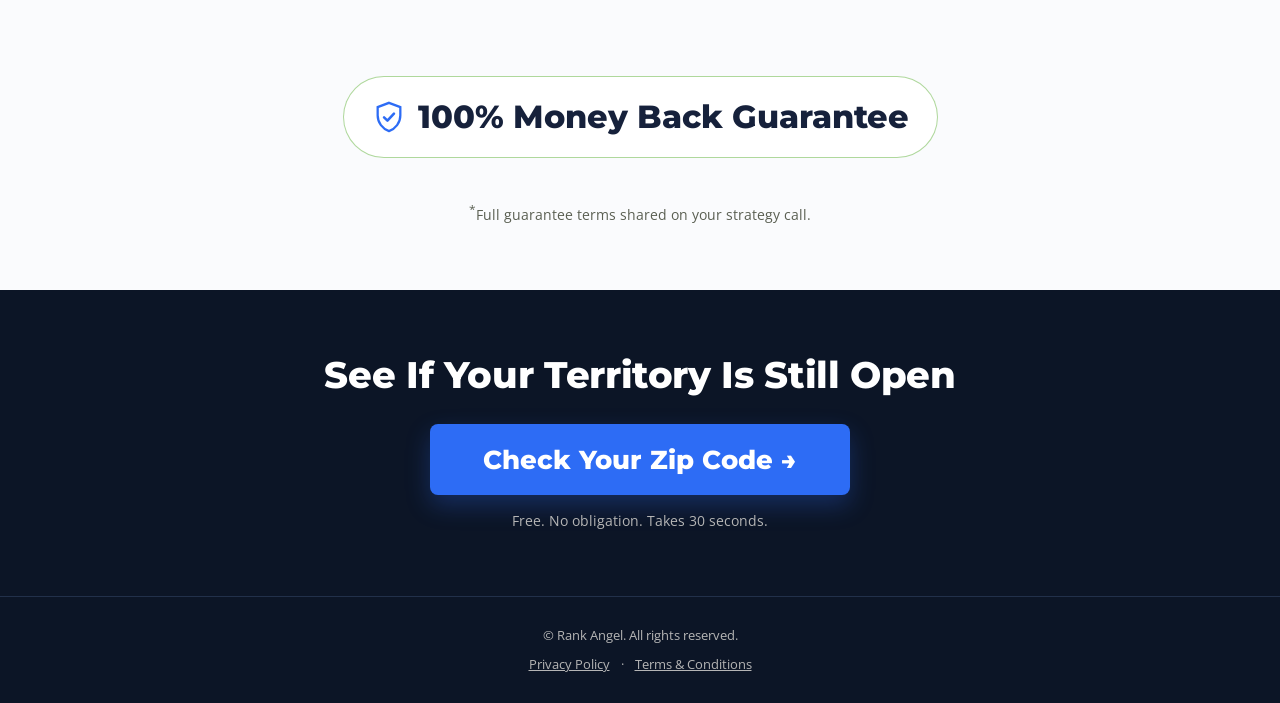
==== commit e9e973eb: "Remove placeholder bio note from founder section (both variants) Co-Authored-By: Claude Opus 4.8 <no" ====
--- a/index.html
+++ b/index.html
@@ -175,7 +175,7 @@
         <div class="founder-bio">
           <h3 class="founder-name">George</h3>
           <p class="founder-title">Founder &amp; Attorney, Rank Angel</p>
-          <p class="founder-text">George is a practicing attorney and the founder of Rank Angel. After watching law firms get burned by generic agencies that don&rsquo;t understand the legal world, he built Rank Angel to do SEO the right way &mdash; by lawyers, for lawyers. <em>[Placeholder bio &mdash; replace with George&rsquo;s own.]</em></p>
+          <p class="founder-text">George is a practicing attorney and the founder of Rank Angel. After watching law firms get burned by generic agencies that don&rsquo;t understand the legal world, he built Rank Angel to do SEO the right way &mdash; by lawyers, for lawyers.</p>
         </div>
       </div>
     </div>
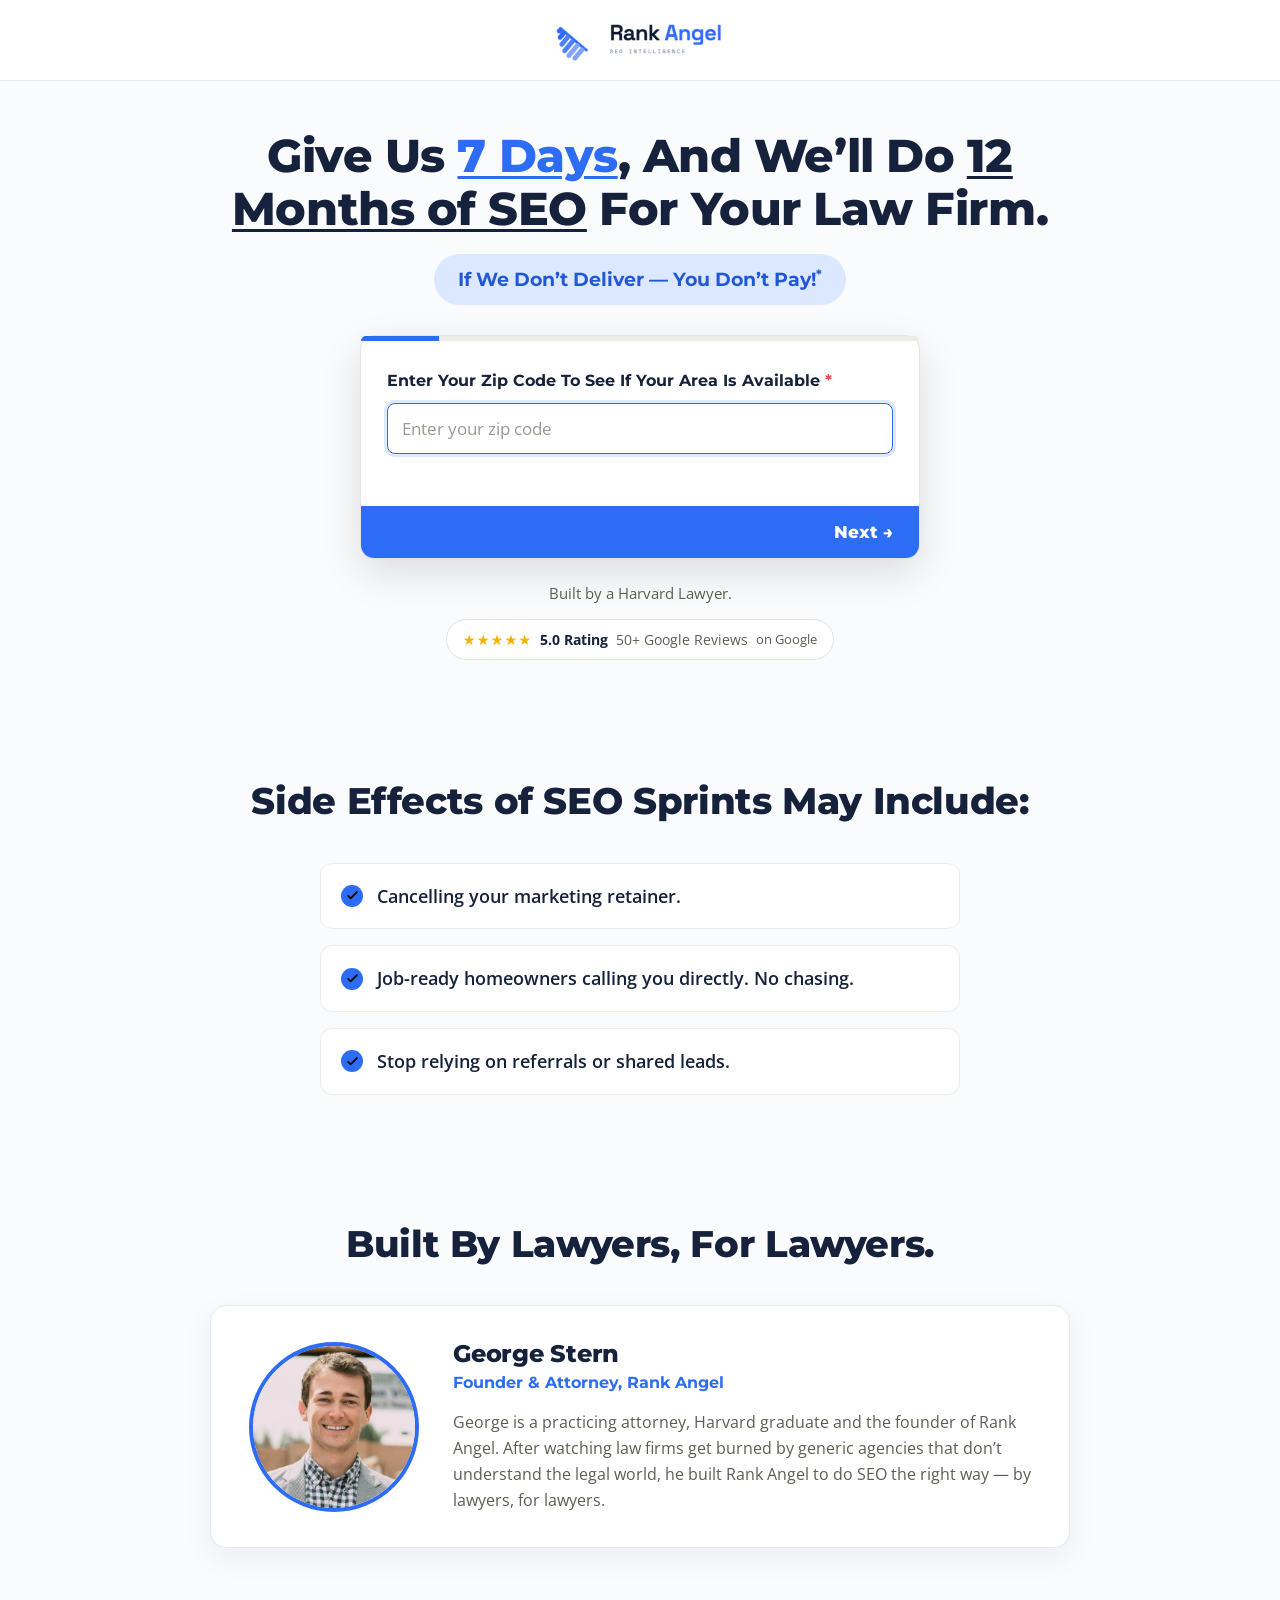
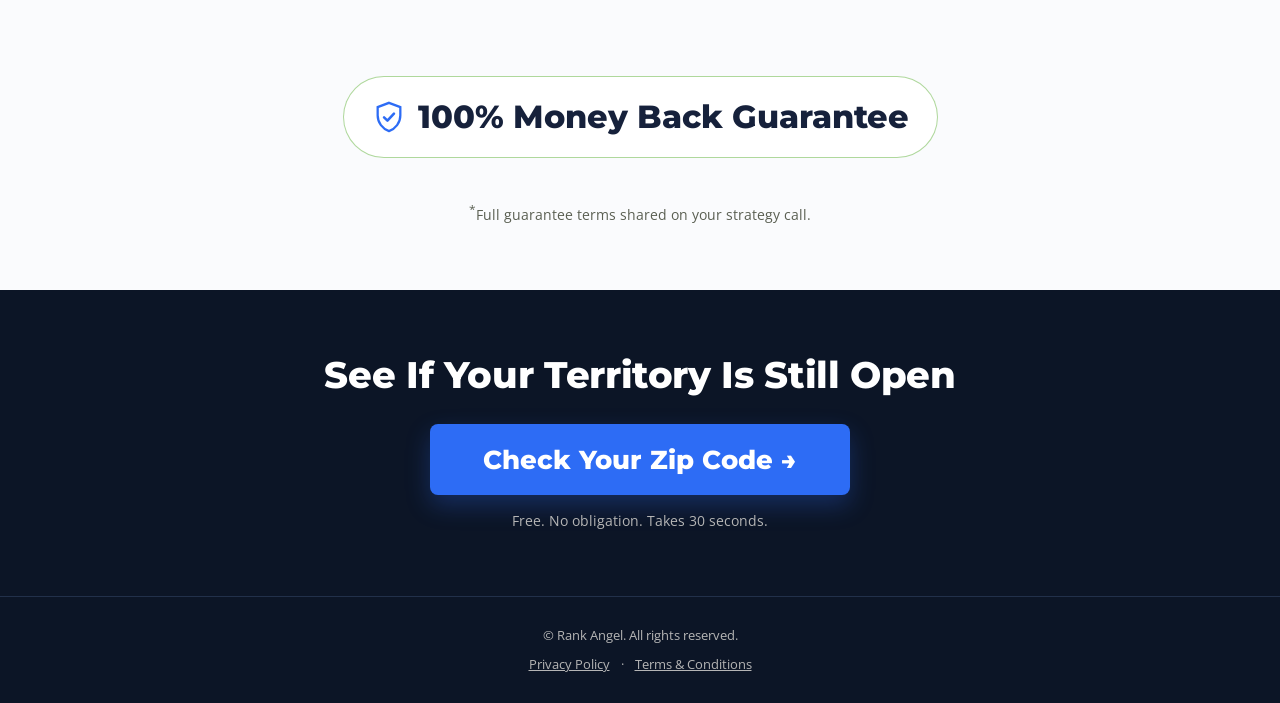
==== commit 987d6950: "Founder: name to "George Stern" + Harvard graduate in bio (both variants) Co-Authored-By: Claude Opu" ====
--- a/index.html
+++ b/index.html
@@ -170,12 +170,12 @@
       <h2 class="section-title">Built By Lawyers, For Lawyers.</h2>
       <div class="founder-card">
         <div class="founder-photo">
-          <img src="george.png" alt="George &mdash; Founder &amp; Attorney" />
+          <img src="george.png" alt="George Stern &mdash; Founder &amp; Attorney" />
         </div>
         <div class="founder-bio">
-          <h3 class="founder-name">George</h3>
+          <h3 class="founder-name">George Stern</h3>
           <p class="founder-title">Founder &amp; Attorney, Rank Angel</p>
-          <p class="founder-text">George is a practicing attorney and the founder of Rank Angel. After watching law firms get burned by generic agencies that don&rsquo;t understand the legal world, he built Rank Angel to do SEO the right way &mdash; by lawyers, for lawyers.</p>
+          <p class="founder-text">George is a practicing attorney, Harvard graduate and the founder of Rank Angel. After watching law firms get burned by generic agencies that don&rsquo;t understand the legal world, he built Rank Angel to do SEO the right way &mdash; by lawyers, for lawyers.</p>
         </div>
       </div>
     </div>
